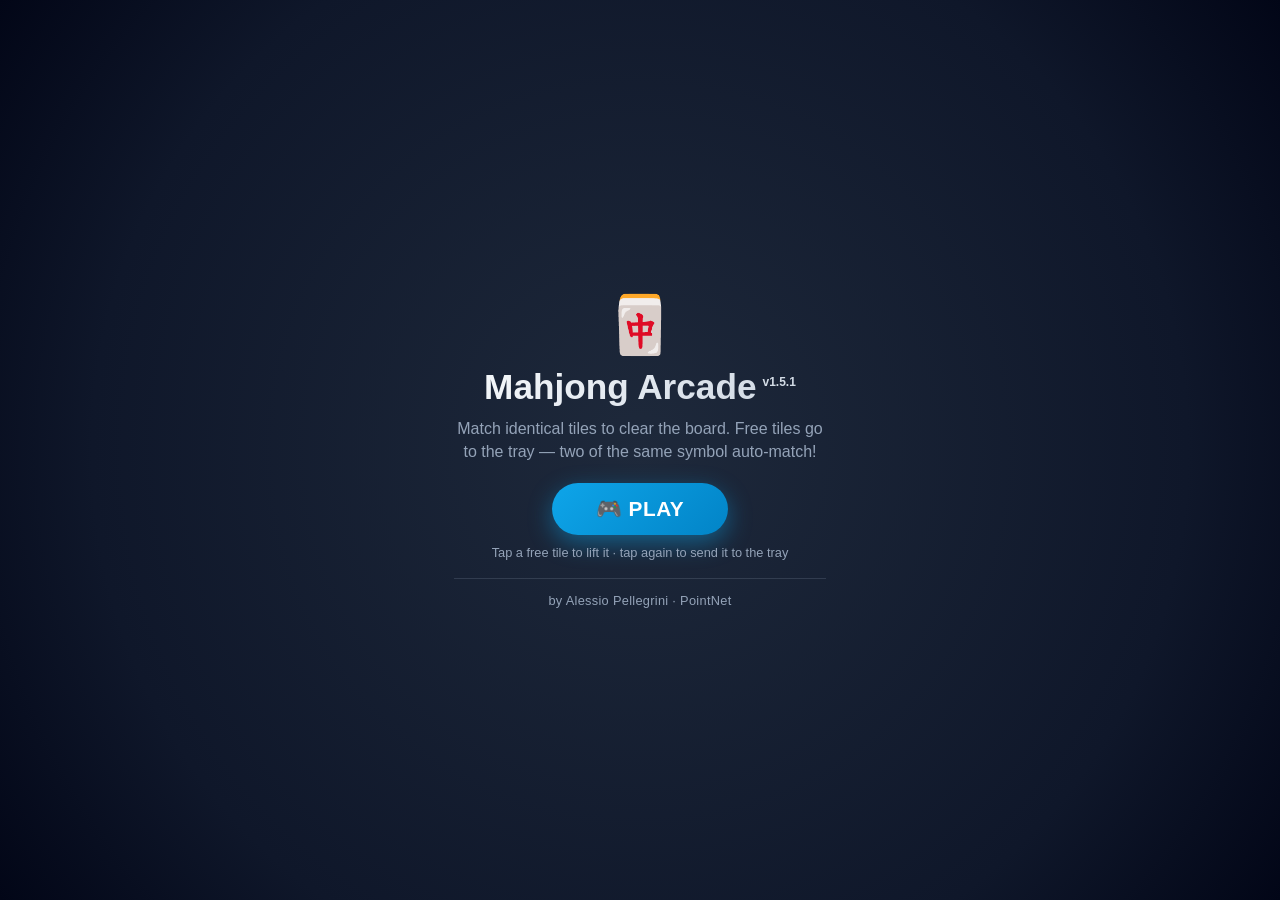
==== games/mahjong/index.html @ f275495c "Mahjong Arcade: Added 'Mahjong Zen (Tribute to Safri Duo)' to Arcade playlist" ====
<!DOCTYPE html>
<html lang="en">
<head>
	<meta charset="UTF-8">
	<meta name="viewport" content="width=device-width, initial-scale=1.0, maximum-scale=1.0, user-scalable=no">
	<title>Mahjong Arcade</title>
	<link rel="stylesheet" href="style.css?v=1.5.1">
	<style>
		/* ============================================================
		   SPLASH SCREEN + FULLSCREEN — game styles live in style.css
		   ============================================================ */
		html, body {
			margin: 0;
			padding: 0;
			width: 100%;
			height: 100%;
			overflow: hidden;
			background: #020617;
			font-family: -apple-system, BlinkMacSystemFont, "Segoe UI", Roboto, "Helvetica Neue", Arial, sans-serif;
			user-select: none;
			-webkit-user-select: none;
			touch-action: manipulation;
		}

		#splash {
			position: fixed;
			inset: 0;
			z-index: 9999;
			background: radial-gradient(circle at center, #1e293b 0%, #0f172a 70%, #020617 100%);
			display: flex;
			align-items: center;
			justify-content: center;
			color: #f8fafc;
			transition: opacity 0.35s ease, visibility 0.35s ease;
		}
		#splash.hidden {
			opacity: 0;
			visibility: hidden;
			pointer-events: none;
		}
		.splash-inner {
			text-align: center;
			padding: 24px;
			max-width: 420px;
		}
		.splash-emoji {
			font-size: 3.5rem;
			margin-bottom: 8px;
			animation: float 2.5s ease-in-out infinite;
		}
		@keyframes float {
			0%, 100% { transform: translateY(0); }
			50% { transform: translateY(-8px); }
		}
		.splash-title {
			font-size: 2.2rem;
			font-weight: 900;
			background: linear-gradient(135deg, #f8fafc 0%, #cbd5e1 100%);
			-webkit-background-clip: text;
			-webkit-text-fill-color: transparent;
			background-clip: text;
			margin-bottom: 10px;
			line-height: 1.2;
		}

		.splash-version {
			font-size: 0.75rem;
			font-weight: 600;
			color: #38bdf8;
			margin-left: 6px;
			vertical-align: super;
		}

		.splash-subtitle {
			color: #94a3b8;
			font-size: 1rem;
			margin-bottom: 20px;
			line-height: 1.4;
		}

		.splash-play {
			display: inline-block;
			background: #38bdf8;
			background: linear-gradient(135deg, #0ea5e9 0%, #0284c7 100%);
			color: #ffffff;
			border: none;
			border-radius: 999px;
			font-family: inherit;
			font-size: 1.3rem;
			font-weight: 800;
			cursor: pointer;
			transition: all 0.2s ease;
			padding: 14px 44px;
			box-shadow: 0 8px 24px rgba(14, 165, 233, 0.45);
			animation: splash-pulse 2s ease-in-out infinite;
			letter-spacing: 0.5px;
			flex-shrink: 0;
			text-align: center;
			user-select: none;
			-webkit-user-select: none;
		}

		.splash-play:hover {
			transform: translateY(-2px);
			box-shadow: 0 12px 30px rgba(14, 165, 233, 0.6);
		}
		.splash-play:active {
			transform: translateY(1px);
			box-shadow: 0 4px 14px rgba(14, 165, 233, 0.4);
		}

		.splash-hint { margin-top: 10px; color: #94a3b8; font-size: 0.8rem; }
		.splash-author { margin-top: 18px; padding-top: 14px; border-top: 1px solid rgba(148, 163, 184, 0.2); color: #94a3b8; font-size: 0.8rem; letter-spacing: 0.3px; width: 100%; }

		@keyframes splash-pulse {
			0%, 100% { box-shadow: 0 8px 24px rgba(56, 189, 248, 0.4); }
			50% { box-shadow: 0 8px 36px rgba(56, 189, 248, 0.7); }
		}

		@keyframes splash-bounce { 0%, 100% { transform: translateY(0); } 50% { transform: translateY(-15px); } }

		.fs-close {
			display: none;
			background: rgba(239, 68, 68, 0.35);
			color: #fca5a5;
		}

		.fs-close:hover { background: rgba(239, 68, 68, 0.85); color: #fff; }
		body.pointnet-games-fs .fs-close { display: inline-flex; }

		@media (max-width: 600px) {
			.splash-inner { padding: 16px; }
			.splash-emoji { font-size: 3rem; margin-bottom: 6px; }
			.splash-title { font-size: 1.5rem !important; margin-bottom: 6px; }
			.splash-subtitle { font-size: 0.85rem; margin-bottom: 12px; }
			.splash-play { font-size: 1rem; padding: 10px 28px; }
			.splash-hint { margin-top: 6px; font-size: 0.7rem; }
			.splash-author { margin-top: 10px; padding-top: 8px; font-size: 0.7rem; }
		}

		@media (orientation: landscape) and (max-height: 650px) {
			.splash-inner { padding: 8px; flex-direction: row; flex-wrap: wrap; gap: 4px 12px; max-width: 100%; }
			.splash-emoji { font-size: 2rem; margin-bottom: 0; }
			.splash-title { font-size: 1.3rem !important; margin-bottom: 0; }
			.splash-subtitle { font-size: 0.75rem; margin-bottom: 0; }
			.splash-play { font-size: 0.9rem; padding: 8px 20px; }
			.splash-hint { display: none; }
			.splash-author { margin-top: 0; padding-top: 0; border-top: none; font-size: 0.65rem; }
		}
	</style>
</head>
<body>

	<div id="splash">
		<div class="splash-inner">
			<div class="splash-emoji">🀄</div>
			<h1 class="splash-title">Mahjong Arcade<sup class="splash-version">v1.5.1</sup></h1>
			<p class="splash-subtitle">Match identical tiles to clear the board. Free tiles go to the tray — two of the same symbol auto-match!</p>
			<button id="splash-play" class="splash-play">🎮 PLAY</button>
			<p class="splash-hint">Tap a free tile to lift it · tap again to send it to the tray</p>
			<p class="splash-author">by Alessio Pellegrini · PointNet</p>
		</div>
	</div>

	<div class="game-container" id="game" data-game-id="" data-game-slug="mahjong-arcade">
		<div class="status-bar">
			<div class="status-item">🎯 <span class="status-value level-value" id="level-label">1</span></div>
			<div class="status-item">⏱️ <span class="status-value" id="timer">0</span></div>
			<div class="status-item">🀄 <span class="status-value pairs" id="pairs-left">0</span></div>
			<div class="status-item">🏆 <span class="status-value" id="score">0</span></div>
			<div class="status-item" id="combo">🔥 <span class="status-value">x0</span></div>
			<div class="status-controls">
				<button id="btn-music" class="icon-btn" title="Toggle musica" aria-label="Toggle musica">🎵</button>
				<button id="btn-sfx" class="icon-btn" title="Toggle effetti" aria-label="Toggle effetti">🔊</button>
				<button id="btn-actions" class="icon-btn" title="Menu" aria-label="Menu">☰</button>
				<button id="fs-close" class="icon-btn fs-close" title="Exit fullscreen" aria-label="Exit fullscreen">✕</button>
			</div>
		</div>

		<div class="staging-box" id="staging-box"></div>

		<div class="board-wrap" id="board-wrap">
			<div id="board"></div>
		</div>
	</div>

	<!-- Action drawer (v0.9.5): le azioni secondarie sono in un pannello
	     apribile con ☰ per non rubare spazio verticale al board su mobile. -->
	<div class="action-panel" id="action-panel">
		<!-- Confronto Punteggi: Record vs Attuale -->
		<div class="score-comparison-card">
			<div class="score-cmp-header">
				<span class="score-cmp-title">📊 CONFRONTO PUNTEGGIO</span>
				<span class="score-cmp-lvl" id="drawer-level-badge">Livello 1</span>
			</div>
			<div class="score-cmp-body">
				<div class="score-cmp-box">
					<div class="score-cmp-label">🏆 Tuo Record</div>
					<div class="score-cmp-val score-best-val" id="drawer-best-score">0</div>
				</div>
				<div class="score-cmp-divider">VS</div>
				<div class="score-cmp-box">
					<div class="score-cmp-label">🎯 Partita Attuale</div>
					<div class="score-cmp-val score-curr-val" id="drawer-curr-score">0</div>
				</div>
			</div>
			<div class="score-cmp-status" id="drawer-score-diff">Nessun record ancora registrato</div>
		</div>

		<!-- Classifica Top 10 Giocatori -->
		<div class="drawer-leaderboard-card">
			<div class="drawer-lb-header">
				<span class="drawer-lb-title">🏆 TOP 10 CLASSIFICA</span>
				<button class="drawer-lb-refresh" id="btn-refresh-lb" title="Aggiorna classifica" aria-label="Aggiorna classifica">🔄</button>
			</div>
			<div class="drawer-lb-list" id="drawer-lb-list">
				<div class="drawer-lb-loading">⏳ Caricamento classifica...</div>
			</div>
		</div>

		<div class="jukebox-panel" id="jukebox-panel">
			<div class="jukebox-header">
				<span class="jukebox-badge">🎵 JUKEBOX ZEN</span>
				<span class="jukebox-track-tag" id="jukebox-track-tag">1/6</span>
			</div>
			
			<div class="jukebox-title" id="jukebox-title" title="Traccia in riproduzione">Zen Remix Main Arcade Melody</div>
			
			<div class="jukebox-timeline">
				<span class="jukebox-time-num" id="jukebox-time-cur">0:00</span>
				<div class="jukebox-progress-wrap">
					<input type="range" id="jukebox-progress" class="jukebox-progress-slider" min="0" max="1000" value="0" step="1" aria-label="Avanzamento brano">
				</div>
				<span class="jukebox-time-num" id="jukebox-time-dur">0:00</span>
			</div>

			<div class="jukebox-controls">
				<button class="jukebox-btn" id="btn-prev-track" title="Traccia precedente" aria-label="Traccia precedente">⏮️</button>
				<button class="jukebox-btn jukebox-play" id="btn-play-track" title="Play/Pausa" aria-label="Play/Pausa">⏸️</button>
				<button class="jukebox-btn" id="btn-next-track" title="Traccia successiva" aria-label="Traccia successiva">⏭️</button>
				<button class="jukebox-btn" id="btn-random-track" title="Traccia casuale" aria-label="Traccia casuale">🔀</button>
			</div>
			<select class="jukebox-select" id="jukebox-playlist-select" aria-label="Seleziona traccia"></select>
			
			<div class="jukebox-volume-card">
				<button class="jukebox-vol-btn" id="jukebox-vol-btn" title="Muto / Attiva" aria-label="Muto / Attiva">🔊</button>
				<div class="jukebox-vol-slider-wrap">
					<div class="jukebox-vol-head">
						<span class="jukebox-vol-caption">Volume Musica</span>
						<span class="jukebox-vol-pct" id="jukebox-volume-val">35%</span>
					</div>
					<input type="range" id="jukebox-volume" class="jukebox-volume-slider" min="0" max="100" value="35" aria-label="Volume musica">
				</div>
			</div>
		</div>

		<div class="drawer-action-buttons">
			<button class="btn btn-action-main" id="btn-hint">💡 Suggerimento</button>
			<button class="btn btn-action-main" id="btn-undo">↩️ Annulla</button>
			<button class="btn btn-action-main" id="btn-shuffle">🔀 Rimescola <span id="shuffle-count">x3</span></button>
			<button class="btn btn-action-main" id="btn-new">🔄 Riavvia Livello</button>
			<button class="btn btn-action-main" id="btn-sfx-drawer">🔊 Effetti: ON</button>
		</div>

		<!-- Pannello Modalità Sviluppatore (Visibile SOLO quando Dev Mode è attiva) -->
		<div class="dev-tools-card" id="dev-tools-card">
			<div class="dev-tools-header">
				<span class="dev-tools-title">🛠️ STRUMENTI SVILUPPATORE</span>
				<span class="dev-tools-badge">DEV ON</span>
			</div>
			<div class="dev-layout-info" id="dev-layout-info">Layout: --</div>
			<div class="dev-tools-row">
				<label for="level-input" class="dev-label">Livello:</label>
				<input type="number" id="level-input" class="btn-level-input" min="1" max="345" value="1" aria-label="Level number">
				<button class="btn btn-dev-btn" id="btn-level-go">Vai</button>
				<button class="btn btn-dev-btn" id="btn-dev-win" title="Test vittoria immediata">⚡ Win</button>
			</div>
			<div class="dev-tools-row" style="margin-top: 4px;">
				<button class="btn btn-dev-btn" id="btn-dev-reset-l1" style="flex: 1;">⏮️ Reset a Livello 1</button>
				<button class="btn btn-dev-off" id="btn-dev-toggle-off" style="flex: 1;">❌ Disattiva Dev</button>
			</div>
		</div>
	</div>

	<!-- Toast Notifiche (es. Attivazione Dev Mode) -->
	<div id="toast-notify" class="toast-notify"></div>

	<div class="overlay" id="overlay">
		<div class="modal">
			<h2 id="modal-title">🏆 Cleared!</h2>
			<p id="modal-stars"></p>
			<p id="modal-stats"></p>
			<p class="modal-login-hint" id="modal-login-hint" style="display: none;">🔒 <a href="/wp-login.php" target="_top">Accedi o Registrati</a> per registrare il record in classifica!</p>
			<button class="btn btn-modal-shuffle" id="btn-modal-shuffle" style="display: none;">🔀 Usa Shuffle e Continua</button>
			<button class="btn" id="btn-play-again">▶ Next level</button>
		</div>
	</div>

	<script src="layouts.js?v=1.5.1"></script>
	<script src="solvable-levels.js?v=1.5.1"></script>
	<script src="data.js?v=1.5.1"></script>
	<script src="engine.js?v=1.5.1"></script>
	<script src="app.js?v=1.5.1"></script>
	<script src="ui.js?v=1.5.1"></script>
	<script src="input.js?v=1.5.1"></script>
	<script src="progress.js?v=1.5.1"></script>
	<script src="player.js?v=1.5.1"></script>
	<script src="audio.js?v=1.5.1"></script>
</body>
</html>
---- games/mahjong/style.css ----
:root {
	--bg: #0f172a;
	--bg-panel: #1e293b;
	--text: #e2e8f0;
	--accent: #38bdf8;
	--success: #22c55e;
}

* { box-sizing: border-box; margin: 0; padding: 0; }

html, body {
	height: 100%;
	overflow: hidden;
	background: var(--bg);
	color: var(--text);
	font-family: -apple-system, BlinkMacSystemFont, 'Segoe UI', Roboto, sans-serif;
	user-select: none;
	-webkit-user-select: none;
	touch-action: manipulation;
	-webkit-tap-highlight-color: transparent;
}

.game-container {
	display: flex;
	flex-direction: column;
	height: 100%;
	padding: 8px;
	gap: 8px;
}

/* v0.9.4: header removed (title already in the splash) to maximize the
   board's vertical space on mobile. */

.status-bar {
	display: flex;
	align-items: center;
	justify-content: space-between;
	gap: 10px;
	background: var(--bg-panel);
	border-radius: 10px;
	padding: 4px 10px;
	flex-shrink: 0;
	font-family: 'Consolas', 'Courier New', monospace;
	position: relative;
	z-index: 10;
}

.status-controls {
	display: flex;
	align-items: center;
	gap: 6px;
	margin-left: auto;
	padding-right: 44px;
}

.icon-btn {
	width: 32px;
	height: 32px;
	border: none;
	border-radius: 8px;
	background: rgba(15, 23, 42, 0.65);
	color: #fff;
	font-size: 1rem;
	cursor: pointer;
	display: inline-flex;
	align-items: center;
	justify-content: center;
	transition: background 0.2s ease, transform 0.1s ease;
	user-select: none;
}
.icon-btn:hover { background: rgba(56, 189, 248, 0.35); }
.icon-btn:active { transform: scale(0.92); }
.icon-btn.muted {
	opacity: 0.5;
	filter: grayscale(0.8);
}

.status-item { display: flex; align-items: center; gap: 4px; font-size: 0.85rem; font-weight: 700; }
.status-value { color: var(--accent); min-width: 20px; text-align: center; }
.status-value.pairs { color: var(--success); }

/* COMBO CHAIN (v0.7.0) — animated badge on fast consecutive matches.
   Hidden by default, gets .show from game.js. */
#combo {
	display: none;
	background: linear-gradient(135deg, #f97316, #ef4444);
	-webkit-background-clip: text;
	background-clip: text;
	-webkit-text-fill-color: transparent;
	font-size: 1rem;
	font-weight: 900;
	animation: combo-pulse 0.8s ease-in-out infinite;
}
#combo.show { display: flex; }

@keyframes combo-pulse {
	0%, 100% { transform: scale(1); }
	50% { transform: scale(1.15); }
}

/* ----------------------------------------------------------
   STAGING BOX — 4 slots where clicked tiles are held.
   Two matching tiles in the box automatically match.
   4 tiles without a match = game over.
   ---------------------------------------------------------- */
.staging-box {
	display: flex;
	justify-content: center;
	gap: 8px;
	padding: 4px 14px;
	background: var(--bg-panel);
	border-radius: 10px;
	flex-shrink: 0;
	min-height: 52px;
	align-items: center;
}

.staging-slot {
	width: 44px;
	height: 52px;
	border: 2px dashed rgba(148, 163, 184, 0.35);
	border-radius: 4px;
	display: flex;
	align-items: center;
	justify-content: center;
	font-size: 22px;
	opacity: 0.5;
	position: relative;
}

.staging-slot.filled {
	border-style: solid;
	border-color: rgba(56, 189, 248, 0.5);
	background: linear-gradient(180deg, #f7f9fc 0%, #e9edf2 100%);
	box-shadow:
		1px 0 0 0 rgba(71, 85, 105, 0.30),
		0 3px 0 0 rgba(71, 85, 105, 0.25),
		1px 3px 0 0 rgba(71, 85, 105, 0.25),
		3px 5px 8px rgba(15, 23, 42, 0.25);
	opacity: 1;
	overflow: hidden;
	padding: 0;
}

.staging-svg {
	width: calc(100% - 10px);
	height: calc(100% - 10px);
	object-fit: contain;
	pointer-events: none;
}

/* v0.8.0: dark staging slot for classic-dark (black) tiles. */
.staging-slot.svg-black {
	background: linear-gradient(135deg, #475569 0%, #1e293b 55%, #0f172a 100%);
}

.board-wrap {
	flex: 1;
	position: relative;
	overflow: hidden;
	min-height: 0;
	background: radial-gradient(circle at 50% 42%, #1e293b 0%, #0b1220 100%);
	border-radius: 14px;
}

#board {
	position: absolute;
	top: 0;
	left: 0;
	/* Anchor the scale to the top-left corner. Without this the default
	   transform-origin (50% 50%) makes scale() expand the board from its
	   centre, shifting the visible board LEFT and clipping it at the TOP
	   of board-wrap (which has overflow:hidden). With top left, the
	   scaled board sits exactly at the (left, top) computed by
	   fitBoard(), so the centring formula is correct. */
	transform-origin: top left;
	touch-action: none;
	/* The board is fitted with transform: scale() set by fitBoard() in
	   game.js. top/left/width/height are set in JS to centre the scaled
	   board inside board-wrap. fitBoard() applies the scale in two phases
	   (remove transform → next paint → re-apply) so the browser creates a
	   fresh texture at the CURRENT viewport resolution — this is what
	   keeps tiles crisp when the WordPress iframe grows to fullscreen. */
}

/* ----------------------------------------------------------
   TILE — every tile is pixel-identical. Rounded corners,
   soft semi-transparent side faces, subtle gradient face,
   uniform drop shadow (same blur on all sides: cannot
   create the asymmetric edge illusion).
   ---------------------------------------------------------- */
.tile {
	position: absolute;
	top: 0;
	left: 0;
	width: 48px;
	height: 64px;
	box-sizing: border-box;
	border-radius: 4px;
	overflow: hidden;
	background: linear-gradient(180deg, #f7f9fc 0%, #e9edf2 100%);
	color: #1e293b;
	box-shadow:
		-1px 0 0 0 rgba(40, 50, 70, 0.35),                /* LEFT face — in shadow 🡐 */
		0 3px 0 0 rgb(55, 58, 65),                        /* BOTTOM face — soft dark 🡑 */
		-1px 3px 0 0 rgba(45, 55, 70, 0.28),              /* bottom-left corner shadow */
		1px 0 0 0 rgba(71, 85, 105, 0.22),                /* RIGHT face — grazing light */
		0 6px 14px rgba(0, 0, 0, 0.22),                   /* projected shadow — lifts off */
		rgba(10, 37, 64, 0.28) 0px -2px 4px 0px inset;    /* top inner edge highlight */
	display: flex;
	align-items: center;
	justify-content: center;
	font-weight: 800;
	cursor: pointer;
	transition: transform 0.12s ease;
	transform: translate(var(--tx), var(--ty));
}

.tile.z0 { z-index: 1; }
.tile.z1 {
	z-index: 2;
	background: linear-gradient(180deg, #ffffff 0%, #f1f4f8 100%);
}
.tile.z2 { z-index: 3; background: linear-gradient(180deg, #ffffff 0%, #eef2f7 100%); }
.tile.z3 { z-index: 4; background: linear-gradient(180deg, #fbfcff 0%, #e9eef5 100%); }
.tile.z4 { z-index: 5; background: linear-gradient(180deg, #f8fafe 0%, #e4eaf2 100%); }
.tile.z5 { z-index: 6; background: linear-gradient(180deg, #f5f8fd 0%, #e0e7f0 100%); }
.tile.z6 { z-index: 7; }
.tile.z7 { z-index: 8; }
.tile.z8 { z-index: 9; }
.tile.z9 { z-index: 10; }
.status-value.level-value { color: #f472b6; font-weight: 800; }

/* Face-down (covered) tiles — memory mechanic.
   Symbol is HIDDEN: the sym element is invisible and the
   tile shows an authentic rich mahjong back. */
.tile.face-down {
	background: linear-gradient(145deg, #1e3a8a 0%, #1e293b 100%);
	color: #e2e8f0;
	box-shadow:
		-1px 0 0 0 rgba(40, 50, 70, 0.35),
		0 3px 0 0 rgb(30, 41, 59),
		-1px 3px 0 0 rgba(45, 55, 70, 0.28),
		1px 0 0 0 rgba(71, 85, 105, 0.22),
		0 6px 14px rgba(0, 0, 0, 0.35),
		rgba(56, 189, 248, 0.3) 0px 0px 0px 1px inset;
	opacity: 1;
}
.tile.face-down .tile-sym { visibility: hidden; }
.tile.face-down .tile-svg { visibility: hidden; }
.tile.face-down::after {
	content: '?';
	position: absolute;
	inset: 0;
	display: flex;
	align-items: center;
	justify-content: center;
	font-size: 18px;
	font-weight: 900;
	color: rgba(226, 232, 240, 0.65);
	pointer-events: none;
}

/* Blocked face-down tiles: cannot be dimmed, so use a red "lock" cue instead. */
.tile.face-down.blocked {
	box-shadow:
		1px 0 0 0 rgba(71, 85, 105, 0.30),
		0 3px 0 0 rgba(71, 85, 105, 0.25),
		1px 3px 0 0 rgba(71, 85, 105, 0.25),
		0 0 0 2px rgba(239, 68, 68, 0.75) inset;
}
.tile.face-down.blocked::after {
	content: '🔒';
	font-size: 13px;
	color: rgba(239, 68, 68, 0.85);
}
.tile.face-down.blocked:hover .tile-overlay { opacity: 0; }
.tile.face-down.blocked:hover { opacity: 1; }

/* v0.9 BLACKOUT — obscured base plane. */
.tile.obscured {
	background: linear-gradient(135deg, #0a0f1c 0%, #05080f 100%);
	color: #94a3b8;
	box-shadow:
		-1px 0 0 0 rgba(40, 50, 70, 0.35),
		0 3px 0 0 rgb(15, 23, 42),
		-1px 3px 0 0 rgba(45, 55, 70, 0.28),
		1px 0 0 0 rgba(71, 85, 105, 0.22),
		0 6px 14px rgba(0, 0, 0, 0.35);
	opacity: 1;
	cursor: default;
}
.tile.obscured .tile-sym { visibility: hidden; }
.tile.obscured .tile-svg { visibility: hidden; }
.tile.obscured::after {
	content: '◼';
	position: absolute;
	inset: 0;
	display: flex;
	align-items: center;
	justify-content: center;
	font-size: 18px;
	font-weight: 900;
	color: rgba(148, 163, 184, 0.35);
	pointer-events: none;
}
.tile.obscured:hover { transform: translate(var(--tx), var(--ty)); }
.tile.obscured:hover .tile-overlay { opacity: 0; }

.tile:hover { transform: translate(var(--tx), var(--ty)) scale(1.05); }

.tile-overlay {
	position: absolute;
	inset: 0;
	border-radius: 4px;
	background: #000;
	opacity: 0;
	pointer-events: none;
	transition: opacity 0.12s ease;
}
.tile:hover .tile-overlay { opacity: 0.08; }

/* Blocked tiles: NO opacity — dimmed via darker face color
   instead. Fully opaque, never shows tiles beneath. */
.tile.blocked:not(.face-down) {
	opacity: 1;
	cursor: default;
	background: linear-gradient(180deg, #c9cfd7 0%, #aeb6bf 100%);
}
.tile.z1.blocked:not(.face-down) {
	background: linear-gradient(180deg, #e0e3e7 0%, #cdd1d6 100%);
}
.tile.blocked:hover { transform: translate(var(--tx), var(--ty)); }
.tile.blocked:hover .tile-overlay { opacity: 0; }

.tile.removed { visibility: hidden; pointer-events: none; }

/* Tiles inside the staging box disappear from the board */
.tile.in-staging { visibility: hidden; pointer-events: none; }

.tile.selected { outline: 3px solid var(--accent); outline-offset: 2px; z-index: 3; }
.tile.hinted { outline: 3px solid var(--success); outline-offset: 2px; z-index: 3; }

/* Dragging (peek): lift over everything, no transition lag.
   Also 2D translate() here — even during the drag the tile must stay
   in the board layer so it is always rasterized at the final scale
   (no GPU layer upscaling → no blur). */
.tile.dragging {
	z-index: 100;
	transition: none;
	touch-action: none;
	cursor: grabbing;
	transform: translate(var(--tx), var(--ty));
}
.tile.dragging .tile-overlay { opacity: 0; }

.tile-sym {
	font-size: 28px;
	line-height: 1;
	display: flex;
	align-items: center;
	justify-content: center;
	pointer-events: none;
	user-select: none;
}

/* Classic SVG tiles (riichi-mahjong-tiles). Scaled with a generous 7px margin
   inside the 48x64 tile face so symbols breathe and look like authentic engraved pieces. */
.tile-svg {
	position: absolute;
	inset: 7px;
	width: calc(100% - 14px);
	height: calc(100% - 14px);
	object-fit: contain;
	pointer-events: none;
	display: block;
}

/* v0.8.0: classic-dark (black) tiles — their white details would be
   invisible on the default light face. Give them a dark face so the
   drawn suit/character stays readable. Class added in game.js. */
.tile.svg-black {
	background: linear-gradient(135deg, #475569 0%, #1e293b 55%, #0f172a 100%);
}
.tile.svg-black.blocked:not(.face-down) {
	background: linear-gradient(135deg, #334155 0%, #111827 100%);
}

/* Face-down classic tiles: hide the SVG and show the ? back. */
.tile.face-down .tile-svg { visibility: hidden; }

/* Badges for Layer and Number (hidden by default for regular players; active ONLY in Dev Mode) */
.plane-badge,
.num-badge {
	display: none;
}

body.dev-mode-active .plane-badge,
body.dev-mode-active .num-badge {
	display: block;
}

/* Never show number badges over face-down or obscured backs */
.tile.face-down .plane-badge,
.tile.face-down .num-badge,
.tile.obscured .plane-badge,
.tile.obscured .num-badge {
	display: none !important;
}

.plane-badge {
	position: absolute;
	top: 3px;
	left: 4px;
	font-size: 8px;
	font-weight: 900;
	line-height: 1;
	padding: 2px 4px;
	border-radius: 5px;
	color: #fff;
	background: #475569;
}
.plane-badge.p2 { background: #2563eb; }
.plane-badge.half-badge { background: #9333ea; }

.num-badge {
	position: absolute;
	top: 3px;
	right: 4px;
	font-size: 8px;
	font-weight: 900;
	line-height: 1;
	padding: 2px 4px;
	border-radius: 5px;
	color: #fff;
	background: rgba(30, 41, 59, 0.55);
}

/* v0.9.4 — ACTION DRAWER: secondary actions live in an openable
   panel (fixed bottom, slide-up) so the board keeps all the
   vertical space. Display none by default; .open shows it. */
.action-panel {
	display: none;
	position: fixed;
	left: 50%;
	transform: translateX(-50%);
	bottom: 14px;
	z-index: 1100;
	background: var(--bg-panel);
	border: 1px solid rgba(255, 255, 255, 0.1);
	border-radius: 16px;
	padding: 12px 14px;
	gap: 10px;
	align-items: center;
	justify-content: center;
	flex-wrap: wrap;
	width: calc(100vw - 28px);
	max-width: 380px;
	max-height: 84vh;
	overflow-y: auto;
	-webkit-overflow-scrolling: touch;
	box-shadow: 0 12px 36px rgba(0, 0, 0, 0.6);
	animation: drawer-in 0.18s cubic-bezier(0.16, 1, 0.3, 1);
}
.action-panel.open { display: flex; }

@keyframes drawer-in {
	from { opacity: 0; transform: translate(-50%, 16px) scale(0.97); }
	to   { opacity: 1; transform: translate(-50%, 0) scale(1); }
}

/* ============================================================
   SCORE COMPARISON CARD (v1.3.4)
   ============================================================ */
.score-comparison-card {
	width: 100%;
	background: rgba(15, 23, 42, 0.92);
	border: 1px solid rgba(245, 158, 11, 0.35);
	border-radius: 12px;
	padding: 10px 12px;
	display: flex;
	flex-direction: column;
	gap: 8px;
	box-sizing: border-box;
	box-shadow: 0 4px 16px rgba(0, 0, 0, 0.3);
}
.score-cmp-header {
	display: flex;
	align-items: center;
	justify-content: space-between;
}
.score-cmp-title {
	font-size: 0.76rem;
	font-weight: 800;
	letter-spacing: 0.5px;
	color: #fbbf24;
}
.score-cmp-lvl {
	font-size: 0.72rem;
	font-weight: 700;
	color: #94a3b8;
	background: rgba(255, 255, 255, 0.08);
	padding: 2px 8px;
	border-radius: 999px;
}
.score-cmp-body {
	display: flex;
	align-items: center;
	justify-content: space-around;
	background: rgba(0, 0, 0, 0.3);
	padding: 8px 6px;
	border-radius: 8px;
}
.score-cmp-box {
	display: flex;
	flex-direction: column;
	align-items: center;
	gap: 2px;
}
.score-cmp-label {
	font-size: 0.68rem;
	font-weight: 700;
	color: #94a3b8;
	text-transform: uppercase;
}
.score-cmp-val {
	font-size: 1.15rem;
	font-weight: 900;
	font-variant-numeric: tabular-nums;
}
.score-best-val { color: #38bdf8; }
.score-curr-val { color: #4ade80; }
.score-cmp-divider {
	font-size: 0.75rem;
	font-weight: 800;
	color: #64748b;
}
.score-cmp-status {
	font-size: 0.72rem;
	font-weight: 700;
	text-align: center;
	padding: 4px 8px;
	border-radius: 6px;
	background: rgba(255, 255, 255, 0.05);
	color: #cbd5e1;
	transition: all 0.2s ease;
}
.score-cmp-status.status-record {
	background: rgba(245, 158, 11, 0.2);
	border: 1px solid rgba(245, 158, 11, 0.4);
	color: #fde68a;
	font-weight: 800;
}
.score-cmp-status.status-tie {
	background: rgba(56, 189, 248, 0.15);
	border: 1px solid rgba(56, 189, 248, 0.35);
	color: #7dd3fc;
}
.score-cmp-status.status-behind {
	color: #94a3b8;
}

/* ============================================================
   DRAWER LEADERBOARD CARD (v1.3.4)
   ============================================================ */
.drawer-leaderboard-card {
	width: 100%;
	background: rgba(15, 23, 42, 0.92);
	border: 1px solid rgba(56, 189, 248, 0.25);
	border-radius: 12px;
	padding: 10px 12px;
	display: flex;
	flex-direction: column;
	gap: 6px;
	box-sizing: border-box;
	box-shadow: 0 4px 16px rgba(0, 0, 0, 0.3);
}
.drawer-lb-header {
	display: flex;
	align-items: center;
	justify-content: space-between;
}
.drawer-lb-title {
	font-size: 0.76rem;
	font-weight: 800;
	letter-spacing: 0.5px;
	color: #38bdf8;
}
.drawer-lb-refresh {
	background: rgba(255, 255, 255, 0.08);
	border: 1px solid rgba(255, 255, 255, 0.12);
	border-radius: 6px;
	color: #e2e8f0;
	font-size: 0.75rem;
	padding: 2px 6px;
	cursor: pointer;
	transition: all 0.15s ease;
}
.drawer-lb-refresh:hover {
	background: rgba(56, 189, 248, 0.3);
	border-color: #38bdf8;
}
.drawer-lb-list {
	display: flex;
	flex-direction: column;
	gap: 4px;
	max-height: 140px;
	overflow-y: auto;
	padding-right: 2px;
}
.drawer-lb-row {
	display: flex;
	align-items: center;
	justify-content: space-between;
	padding: 4px 8px;
	background: rgba(0, 0, 0, 0.25);
	border-radius: 6px;
	font-size: 0.75rem;
	transition: background 0.15s ease;
}
.drawer-lb-row:hover { background: rgba(56, 189, 248, 0.1); }
.drawer-lb-rank {
	font-weight: 800;
	width: 24px;
	text-align: left;
	font-variant-numeric: tabular-nums;
}
.drawer-lb-rank.gold { color: #facc15; }
.drawer-lb-rank.silver { color: #e2e8f0; }
.drawer-lb-rank.bronze { color: #f97316; }
.drawer-lb-name {
	flex: 1;
	font-weight: 700;
	color: #f1f5f9;
	white-space: nowrap;
	overflow: hidden;
	text-overflow: ellipsis;
	padding: 0 6px;
}
.drawer-lb-score {
	font-weight: 800;
	color: #38bdf8;
	font-variant-numeric: tabular-nums;
}
.drawer-lb-empty, .drawer-lb-loading {
	font-size: 0.75rem;
	color: #94a3b8;
	text-align: center;
	padding: 8px 4px;
	font-style: italic;
}

/* ============================================================
   JUKEBOX ZEN PLAYER (v1.2.0)
   Compact audio dashboard inside the action drawer.
   ============================================================ */
.jukebox-panel {
	width: 100%;
	background: rgba(15, 23, 42, 0.9);
	border: 1px solid rgba(56, 189, 248, 0.25);
	border-radius: 14px;
	padding: 10px 12px;
	display: flex;
	flex-direction: column;
	gap: 8px;
	box-sizing: border-box;
	box-shadow: 0 4px 20px rgba(0, 0, 0, 0.35);
}

.jukebox-header {
	display: flex;
	align-items: center;
	justify-content: space-between;
}

.jukebox-badge {
	font-size: 0.75rem;
	font-weight: 800;
	letter-spacing: 0.5px;
	color: var(--accent);
}

.jukebox-track-tag {
	font-size: 0.7rem;
	font-weight: 700;
	color: #64748b;
	background: rgba(255, 255, 255, 0.06);
	padding: 2px 6px;
	border-radius: 999px;
	font-variant-numeric: tabular-nums;
}

.jukebox-title {
	font-size: 0.82rem;
	font-weight: 700;
	color: #f8fafc;
	white-space: nowrap;
	overflow: hidden;
	text-overflow: ellipsis;
	background: rgba(0, 0, 0, 0.35);
	padding: 5px 8px;
	border-radius: 6px;
	text-align: center;
}

/* Timeline: current time, progress bar, duration */
.jukebox-timeline {
	display: flex;
	align-items: center;
	gap: 8px;
	padding: 2px 0;
}

.jukebox-time-num {
	font-size: 0.7rem;
	font-weight: 700;
	color: #38bdf8;
	font-variant-numeric: tabular-nums;
	min-width: 28px;
	text-align: center;
	user-select: none;
}

.jukebox-progress-wrap {
	display: flex;
	align-items: center;
	flex: 1;
}

.jukebox-progress-slider {
	width: 100%;
	height: 6px;
	border-radius: 999px;
	background: #1e293b;
	border: 1px solid rgba(56, 189, 248, 0.2);
	outline: none;
	accent-color: #38bdf8;
	cursor: pointer;
	transition: all 0.15s ease;
}
.jukebox-progress-slider:hover {
	background: #334155;
	border-color: #38bdf8;
}

.jukebox-controls {
	display: flex;
	align-items: center;
	justify-content: center;
	gap: 10px;
}

.jukebox-btn {
	background: rgba(30, 41, 59, 0.85);
	border: 1px solid rgba(255, 255, 255, 0.12);
	border-radius: 8px;
	color: #fff;
	font-size: 1rem;
	width: 36px;
	height: 32px;
	cursor: pointer;
	display: inline-flex;
	align-items: center;
	justify-content: center;
	transition: all 0.15s ease;
	user-select: none;
}
.jukebox-btn:hover {
	background: rgba(56, 189, 248, 0.35);
	border-color: var(--accent);
}
.jukebox-btn:active { transform: scale(0.92); }
.jukebox-btn.jukebox-play {
	background: var(--accent);
	color: #0f172a;
	width: 44px;
	font-size: 1.1rem;
}
.jukebox-btn.jukebox-play:hover {
	background: #7dd3fc;
}

.jukebox-select {
	background: #0f172a;
	color: var(--text);
	border: 1px solid #334155;
	border-radius: 6px;
	padding: 5px 8px;
	font-size: 0.8rem;
	font-family: inherit;
	font-weight: 600;
	outline: none;
	width: 100%;
	cursor: pointer;
	box-sizing: border-box;
}
.jukebox-select:focus {
	border-color: var(--accent);
}

/* Volume Control Pill Card */
.jukebox-volume-card {
	background: rgba(2, 6, 23, 0.65);
	border: 1px solid rgba(255, 255, 255, 0.08);
	border-radius: 8px;
	padding: 6px 10px;
	display: flex;
	align-items: center;
	gap: 10px;
	box-sizing: border-box;
}

.jukebox-vol-btn {
	background: none;
	border: none;
	cursor: pointer;
	font-size: 1.1rem;
	padding: 2px;
	display: flex;
	align-items: center;
	justify-content: center;
	transition: transform 0.15s ease;
	user-select: none;
}
.jukebox-vol-btn:hover {
	transform: scale(1.15);
}
.jukebox-vol-btn:active {
	transform: scale(0.9);
}

.jukebox-vol-slider-wrap {
	flex: 1;
	display: flex;
	flex-direction: column;
	gap: 3px;
}

.jukebox-vol-head {
	display: flex;
	justify-content: space-between;
	align-items: center;
}

.jukebox-vol-caption {
	font-size: 0.68rem;
	font-weight: 700;
	text-transform: uppercase;
	letter-spacing: 0.4px;
	color: #94a3b8;
	user-select: none;
}

.jukebox-vol-pct {
	font-size: 0.72rem;
	font-weight: 800;
	color: #fbbf24;
	font-variant-numeric: tabular-nums;
	user-select: none;
}

.jukebox-volume-slider {
	width: 100%;
	height: 5px;
	border-radius: 999px;
	background: #334155;
	outline: none;
	accent-color: #f59e0b;
	cursor: pointer;
	transition: background 0.15s ease;
}
.jukebox-volume-slider:hover {
	background: #475569;
}

.drawer-action-buttons {
	display: flex;
	flex-wrap: wrap;
	gap: 6px;
	width: 100%;
	justify-content: center;
}

.btn {
	padding: 7px 14px;
	border-radius: 999px;
	border: 1px solid rgba(255, 255, 255, 0.1);
	font-size: 0.82rem;
	font-weight: 700;
	cursor: pointer;
	transition: all 0.15s ease;
	font-family: inherit;
	background: #1e293b;
	color: var(--text);
	user-select: none;
}
.btn:hover {
	background: #334155;
	border-color: rgba(56, 189, 248, 0.4);
}
.btn:active { transform: scale(0.95); }

.btn-action-main {
	flex: 1 1 42%;
	text-align: center;
	padding: 8px 10px;
}

/* ============================================================
   DEVELOPER TOOLS PANEL (v1.3.5)
   Hidden by default; visible ONLY when body has .dev-mode-active
   ============================================================ */
.dev-tools-card {
	display: none;
	width: 100%;
	background: rgba(30, 27, 75, 0.95);
	border: 1px dashed #a855f7;
	border-radius: 12px;
	padding: 10px 12px;
	flex-direction: column;
	gap: 8px;
	box-sizing: border-box;
	box-shadow: 0 4px 16px rgba(168, 85, 247, 0.2);
}

body.dev-mode-active .dev-tools-card {
	display: flex;
}

.dev-tools-header {
	display: flex;
	align-items: center;
	justify-content: space-between;
}
.dev-tools-title {
	font-size: 0.76rem;
	font-weight: 800;
	letter-spacing: 0.5px;
	color: #c084fc;
}
.dev-tools-badge {
	font-size: 0.68rem;
	font-weight: 800;
	color: #fff;
	background: #9333ea;
	padding: 1px 6px;
	border-radius: 999px;
}
.dev-layout-info {
	font-size: 0.72rem;
	font-family: monospace;
	color: #e9d5ff;
	background: rgba(0, 0, 0, 0.4);
	padding: 4px 8px;
	border-radius: 6px;
	line-height: 1.3;
}
.dev-tools-row {
	display: flex;
	align-items: center;
	gap: 6px;
}
.dev-label {
	font-size: 0.75rem;
	font-weight: 700;
	color: #d8b4fe;
}
.btn-level-input {
	width: 52px;
	padding: 5px 4px;
	border-radius: 6px;
	border: 1px solid #7e22ce;
	background: #0f172a;
	color: #fff;
	font-size: 0.85rem;
	font-weight: 700;
	text-align: center;
	font-family: inherit;
}
.btn-level-input:focus { outline: 2px solid #c084fc; }

.btn-dev-btn {
	background: #6b21a8;
	color: #fff;
	border: 1px solid #a855f7;
	padding: 5px 10px;
	font-size: 0.8rem;
}
.btn-dev-btn:hover { background: #9333ea; }

.btn-dev-off {
	background: rgba(239, 68, 68, 0.2);
	border: 1px solid rgba(239, 68, 68, 0.4);
	color: #fca5a5;
	font-size: 0.72rem;
	padding: 5px 10px;
	text-align: center;
	margin-top: 2px;
}
.btn-dev-off:hover { background: rgba(239, 68, 68, 0.4); }

/* ============================================================
   TOAST NOTIFICATION (v1.3.5)
   ============================================================ */
.toast-notify {
	position: fixed;
	top: 20px;
	left: 50%;
	transform: translateX(-50%) translateY(-30px);
	background: rgba(15, 23, 42, 0.96);
	border: 1px solid #a855f7;
	color: #f1f5f9;
	padding: 8px 18px;
	border-radius: 999px;
	font-size: 0.85rem;
	font-weight: 800;
	z-index: 9999;
	box-shadow: 0 8px 24px rgba(0, 0, 0, 0.6);
	opacity: 0;
	pointer-events: none;
	transition: all 0.25s cubic-bezier(0.16, 1, 0.3, 1);
}
.toast-notify.show {
	transform: translateX(-50%) translateY(0);
	opacity: 1;
}

.overlay {
	position: fixed;
	inset: 0;
	background: rgba(0, 0, 0, 0.7);
	display: none;
	align-items: center;
	justify-content: center;
	z-index: 1000;
}
.overlay.show { display: flex; }

.modal {
	background: var(--bg-panel);
	padding: 24px 40px;
	border-radius: 16px;
	text-align: center;
	display: flex;
	flex-direction: column;
	gap: 12px;
	align-items: center;
}
.modal p { color: #94a3b8; font-weight: 600; }

.modal-login-hint {
	font-size: 0.85rem;
	color: #fbbf24 !important;
	background: rgba(251, 191, 36, 0.12);
	border: 1px solid rgba(251, 191, 36, 0.35);
	padding: 8px 16px;
	border-radius: 8px;
	margin-top: 4px;
	line-height: 1.4;
}
.modal-login-hint a {
	color: #38bdf8;
	font-weight: 700;
	text-decoration: underline;
}

/* STAR RATING (v0.7.0) — modal stars row */
#modal-stars { font-size: 2.2rem; letter-spacing: 6px; margin: 6px 0; }

.btn-modal-shuffle {
	background: linear-gradient(135deg, #0ea5e9, #6366f1);
	color: #fff;
	box-shadow: 0 4px 14px rgba(99, 102, 241, 0.4);
	animation: pulse-shuffle 1.8s ease-in-out infinite;
}
.btn-modal-shuffle:hover {
	background: linear-gradient(135deg, #38bdf8, #818cf8);
	transform: scale(1.03);
}

@keyframes pulse-shuffle {
	0%, 100% { box-shadow: 0 4px 14px rgba(99, 102, 241, 0.4); }
	50% { box-shadow: 0 6px 20px rgba(99, 102, 241, 0.7); }
}

/* ============================================================
   PARTICLE BURSTS & CONFETTI (v1.0.8)
   GPU-accelerated visual celebration on matches and clear
   ============================================================ */
.particle {
	position: fixed;
	pointer-events: none;
	border-radius: 50%;
	z-index: 9999;
	animation: particle-fly 0.55s cubic-bezier(0.2, 0.8, 0.3, 1) forwards;
}

@keyframes particle-fly {
	0% {
		opacity: 1;
		transform: translate(0, 0) scale(1);
	}
	100% {
		opacity: 0;
		transform: translate(var(--dx), var(--dy)) scale(0.2);
	}
}

.confetti {
	position: fixed;
	pointer-events: none;
	z-index: 9999;
	animation: confetti-fall var(--dur, 2s) ease-out forwards;
}

@keyframes confetti-fall {
	0% {
		opacity: 1;
		transform: translate(0, 0) rotate(0deg) scale(1);
	}
	100% {
		opacity: 0;
		transform: translate(var(--dx), var(--dy)) rotate(var(--rot, 360deg)) scale(0.5);
	}
}

/* ----------------------------------------------------------
   MOBILE — maximise board space on small screens
   ---------------------------------------------------------- */
@media (max-width: 480px) {
	.game-container { padding: 4px; gap: 4px; }
	.status-bar { padding: 3px 8px; gap: 6px; }
	.status-item { font-size: 0.78rem; gap: 3px; }
	.status-value { min-width: 16px; }
	.icon-btn { width: 28px; height: 28px; font-size: 0.85rem; }
	.staging-box { padding: 3px 8px; gap: 6px; min-height: 46px; }
	.staging-slot { width: 38px; height: 46px; font-size: 18px; }
	.btn { padding: 6px 14px; font-size: 0.8rem; }
	.tile-sym { font-size: 28px; }
	.board-wrap { border-radius: 10px; }
}

/* ============================================================
   CLASSIC MODE STYLES (v1.0.0)
   ============================================================ */
body.mode-classic .staging-box {
	display: none;
}

.badge-classic {
	display: inline-block;
	background: linear-gradient(135deg, #f59e0b, #d97706);
	color: #fff;
	font-size: 0.65rem;
	font-weight: 800;
	padding: 1px 6px;
	border-radius: 4px;
	margin-left: 4px;
	letter-spacing: 0.5px;
	box-shadow: 0 1px 4px rgba(245, 158, 11, 0.4);
	vertical-align: middle;
}

.tile.selected {
	outline: 3px solid #38bdf8;
	outline-offset: 1px;
	box-shadow: 0 0 16px rgba(56, 189, 248, 0.9), inset 0 0 8px rgba(56, 189, 248, 0.5) !important;
	z-index: 100 !important;
	transform: translate(var(--tx), calc(var(--ty) - 4px)) !important;
	transition: transform 0.15s ease, box-shadow 0.15s ease;
}

/* ============================================================
   CONVEYOR RING MODE STYLES (v1.5.0)
   ============================================================ */
.badge-conveyor {
	display: inline-block;
	background: linear-gradient(135deg, #0284c7, #38bdf8);
	color: #041326;
	font-size: 0.65rem;
	font-weight: 900;
	padding: 1px 6px;
	border-radius: 4px;
	margin-left: 4px;
	letter-spacing: 0.5px;
	box-shadow: 0 1px 6px rgba(56, 189, 248, 0.4);
	vertical-align: middle;
}

.conveyor-track-layer {
	position: absolute;
	inset: 0;
	pointer-events: none;
	z-index: 0;
}

.conveyor-slot-indicator {
	position: absolute;
	width: var(--tile-w);
	height: var(--tile-h);
	transform: translate(var(--tx), var(--ty));
	border: 1.5px dashed rgba(56, 189, 248, 0.22);
	border-radius: 6px;
	box-sizing: border-box;
	background: rgba(56, 189, 248, 0.03);
	pointer-events: none;
}

.tile.conveyor-moving {
	transition: transform 480ms cubic-bezier(0.22, 1, 0.36, 1) !important;
	will-change: transform;
	z-index: 2 !important;
	box-shadow: 0 4px 14px rgba(56, 189, 248, 0.35) !important;
}
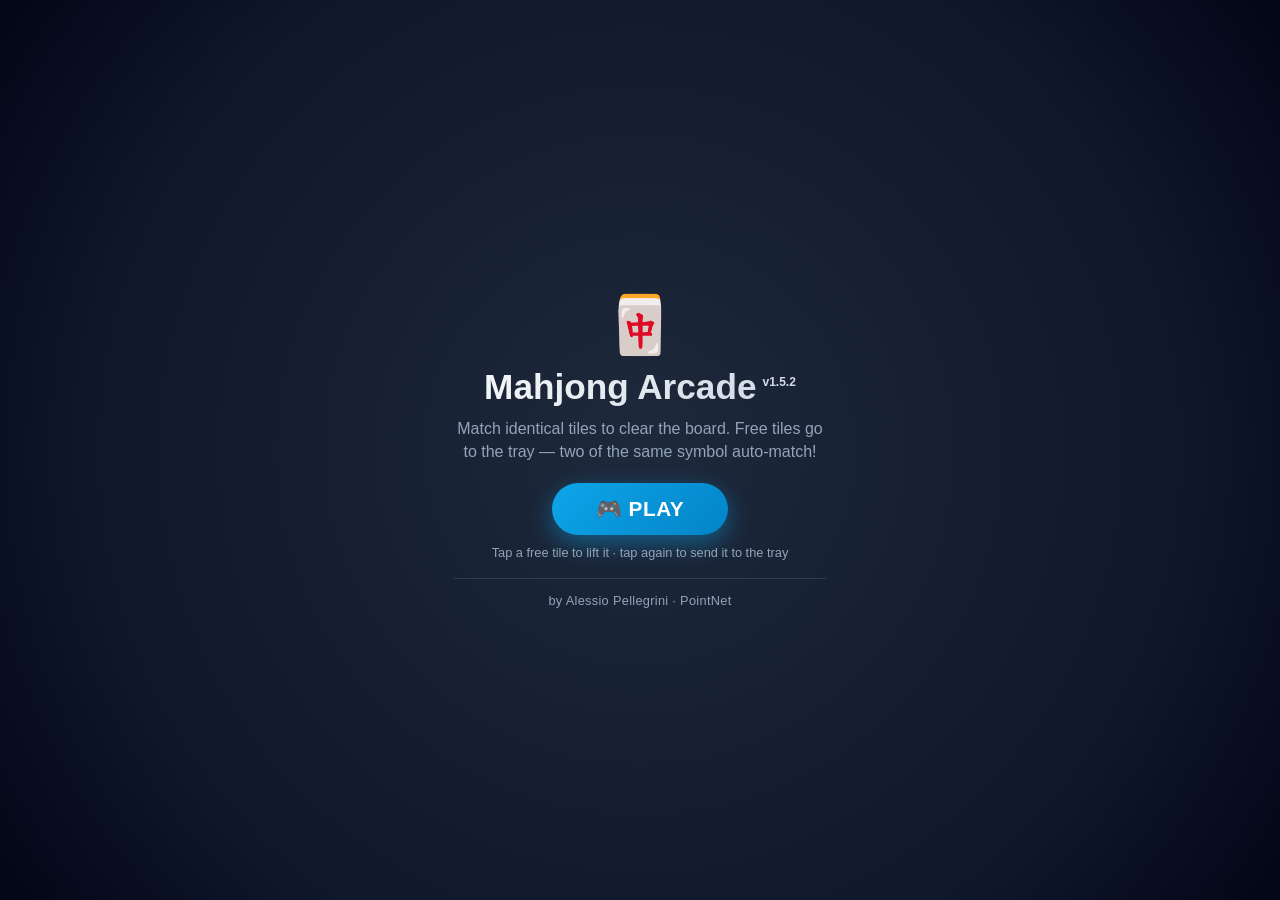
==== commit 0d0525dd: "Mahjong Arcade v1.5.2: Eliminated vertical identical stack deadlocks (fixVerticalCollisions), added " ====
--- a/games/mahjong/index.html
+++ b/games/mahjong/index.html
@@ -154,7 +154,7 @@
 	<div id="splash">
 		<div class="splash-inner">
 			<div class="splash-emoji">🀄</div>
-			<h1 class="splash-title">Mahjong Arcade<sup class="splash-version">v1.5.1</sup></h1>
+			<h1 class="splash-title">Mahjong Arcade<sup class="splash-version">v1.5.2</sup></h1>
 			<p class="splash-subtitle">Match identical tiles to clear the board. Free tiles go to the tray — two of the same symbol auto-match!</p>
 			<button id="splash-play" class="splash-play">🎮 PLAY</button>
 			<p class="splash-hint">Tap a free tile to lift it · tap again to send it to the tray</p>
@@ -296,15 +296,15 @@
 		</div>
 	</div>
 
-	<script src="layouts.js?v=1.5.1"></script>
-	<script src="solvable-levels.js?v=1.5.1"></script>
-	<script src="data.js?v=1.5.1"></script>
-	<script src="engine.js?v=1.5.1"></script>
-	<script src="app.js?v=1.5.1"></script>
-	<script src="ui.js?v=1.5.1"></script>
-	<script src="input.js?v=1.5.1"></script>
-	<script src="progress.js?v=1.5.1"></script>
-	<script src="player.js?v=1.5.1"></script>
-	<script src="audio.js?v=1.5.1"></script>
+	<script src="layouts.js?v=1.5.2"></script>
+	<script src="solvable-levels.js?v=1.5.2"></script>
+	<script src="data.js?v=1.5.2"></script>
+	<script src="engine.js?v=1.5.2"></script>
+	<script src="app.js?v=1.5.2"></script>
+	<script src="ui.js?v=1.5.2"></script>
+	<script src="input.js?v=1.5.2"></script>
+	<script src="progress.js?v=1.5.2"></script>
+	<script src="player.js?v=1.5.2"></script>
+	<script src="audio.js?v=1.5.2"></script>
 </body>
 </html>
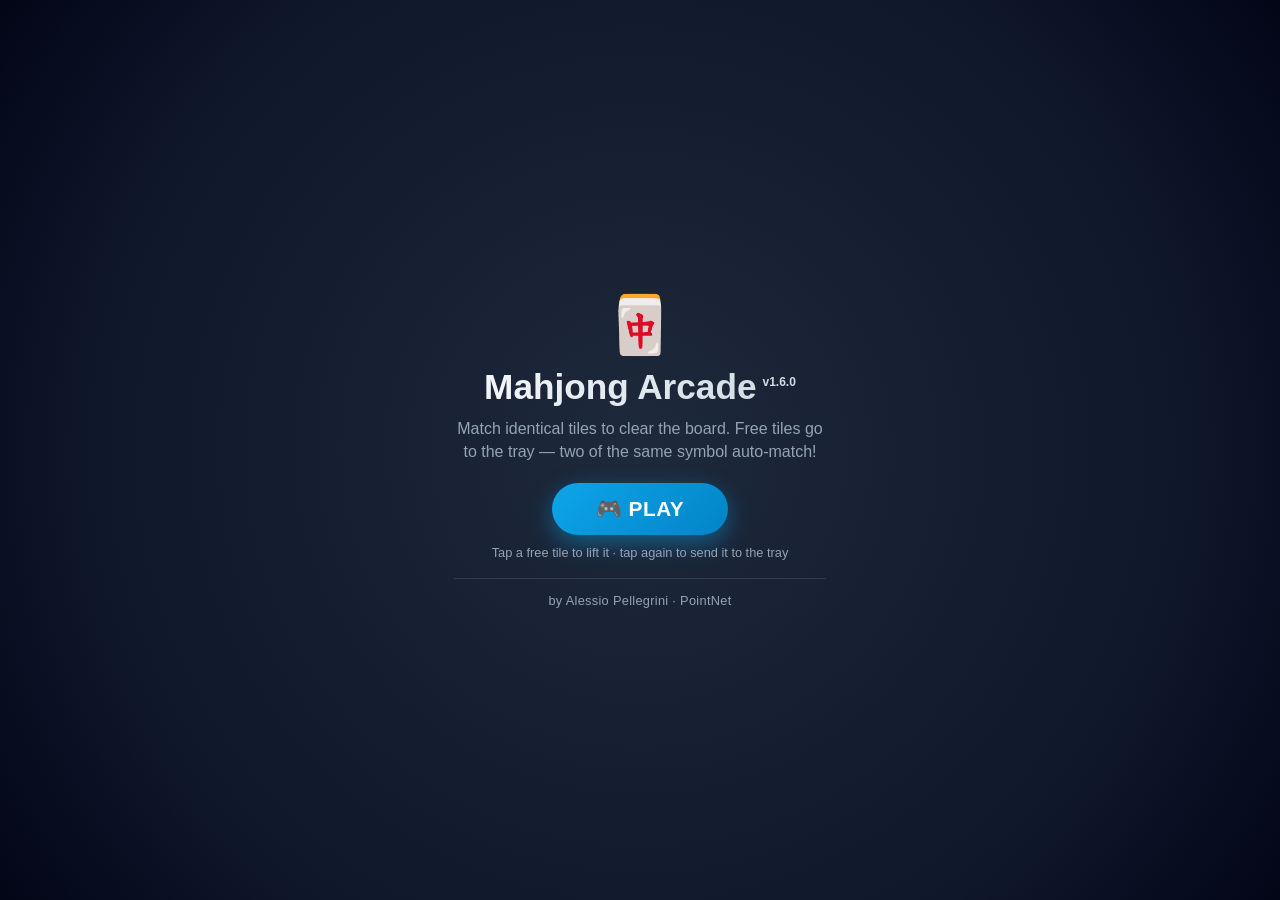
==== commit d4b75a99: "Mahjong Arcade v1.6.0: Native Constructive Reverse Generation Engine, removed static seed tables, in" ====
--- a/games/mahjong/index.html
+++ b/games/mahjong/index.html
@@ -154,7 +154,7 @@
 	<div id="splash">
 		<div class="splash-inner">
 			<div class="splash-emoji">🀄</div>
-			<h1 class="splash-title">Mahjong Arcade<sup class="splash-version">v1.5.2</sup></h1>
+			<h1 class="splash-title">Mahjong Arcade<sup class="splash-version">v1.6.0</sup></h1>
 			<p class="splash-subtitle">Match identical tiles to clear the board. Free tiles go to the tray — two of the same symbol auto-match!</p>
 			<button id="splash-play" class="splash-play">🎮 PLAY</button>
 			<p class="splash-hint">Tap a free tile to lift it · tap again to send it to the tray</p>
@@ -296,15 +296,14 @@
 		</div>
 	</div>
 
-	<script src="layouts.js?v=1.5.2"></script>
-	<script src="solvable-levels.js?v=1.5.2"></script>
-	<script src="data.js?v=1.5.2"></script>
-	<script src="engine.js?v=1.5.2"></script>
-	<script src="app.js?v=1.5.2"></script>
-	<script src="ui.js?v=1.5.2"></script>
-	<script src="input.js?v=1.5.2"></script>
-	<script src="progress.js?v=1.5.2"></script>
-	<script src="player.js?v=1.5.2"></script>
-	<script src="audio.js?v=1.5.2"></script>
+	<script src="layouts.js?v=1.6.0"></script>
+	<script src="engine.js?v=1.6.0"></script>
+	<script src="data.js?v=1.6.0"></script>
+	<script src="app.js?v=1.6.0"></script>
+	<script src="ui.js?v=1.6.0"></script>
+	<script src="input.js?v=1.6.0"></script>
+	<script src="progress.js?v=1.6.0"></script>
+	<script src="player.js?v=1.6.0"></script>
+	<script src="audio.js?v=1.6.0"></script>
 </body>
 </html>
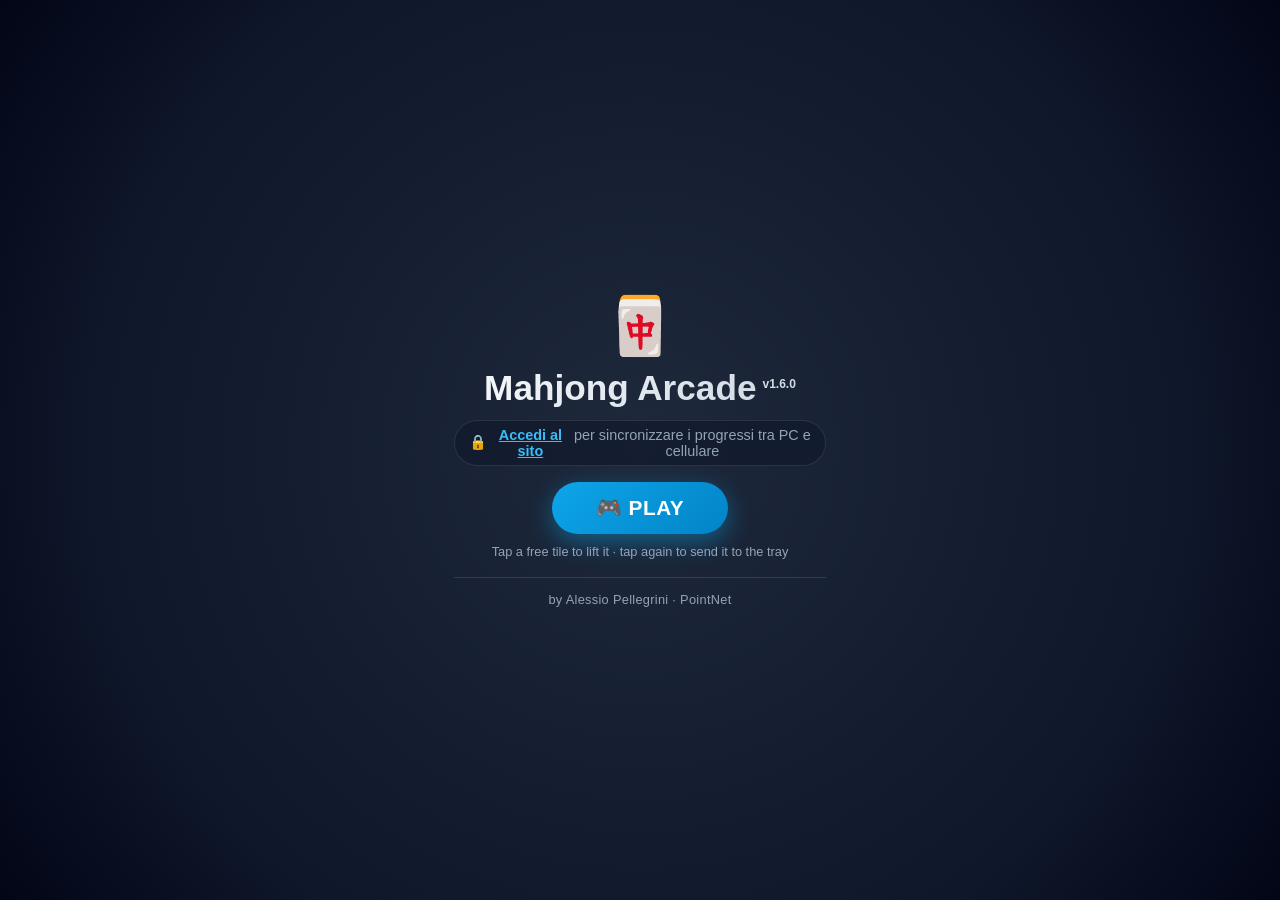
==== commit 8252eae4: "Fix cross-device progress synchronization between desktop and mobile with live status badge and proa" ====
--- a/games/mahjong/index.html
+++ b/games/mahjong/index.html
@@ -155,7 +155,7 @@
 		<div class="splash-inner">
 			<div class="splash-emoji">🀄</div>
 			<h1 class="splash-title">Mahjong Arcade<sup class="splash-version">v1.6.0</sup></h1>
-			<p class="splash-subtitle">Match identical tiles to clear the board. Free tiles go to the tray — two of the same symbol auto-match!</p>
+			<div id="splash-player-status" class="splash-player-status" style="margin-bottom: 16px; font-size: 0.9rem; color: #94a3b8; background: rgba(15, 23, 42, 0.6); padding: 6px 14px; border-radius: 999px; border: 1px solid rgba(255, 255, 255, 0.1); display: inline-flex; align-items: center; gap: 6px;"></div>
 			<button id="splash-play" class="splash-play">🎮 PLAY</button>
 			<p class="splash-hint">Tap a free tile to lift it · tap again to send it to the tray</p>
 			<p class="splash-author">by Alessio Pellegrini · PointNet</p>
@@ -271,13 +271,14 @@
 			<div class="dev-layout-info" id="dev-layout-info">Layout: --</div>
 			<div class="dev-tools-row">
 				<label for="level-input" class="dev-label">Livello:</label>
-				<input type="number" id="level-input" class="btn-level-input" min="1" max="345" value="1" aria-label="Level number">
+				<input type="number" id="level-input" class="btn-level-input" min="1" max="330" value="1" aria-label="Level number">
 				<button class="btn btn-dev-btn" id="btn-level-go">Vai</button>
 				<button class="btn btn-dev-btn" id="btn-dev-win" title="Test vittoria immediata">⚡ Win</button>
 			</div>
 			<div class="dev-tools-row" style="margin-top: 4px;">
-				<button class="btn btn-dev-btn" id="btn-dev-reset-l1" style="flex: 1;">⏮️ Reset a Livello 1</button>
-				<button class="btn btn-dev-off" id="btn-dev-toggle-off" style="flex: 1;">❌ Disattiva Dev</button>
+				<button class="btn btn-dev-btn" id="btn-dev-reset-l1" style="flex: 1;">⏮️ Livello 1</button>
+				<button class="btn btn-dev-btn" id="btn-dev-reset-all" style="flex: 1.3; background: #8e1c1c; color: #fff; border-color: #e74c3c;">🧹 Reset Dati</button>
+				<button class="btn btn-dev-off" id="btn-dev-toggle-off" style="flex: 0.8;">❌ Chiudi</button>
 			</div>
 		</div>
 	</div>
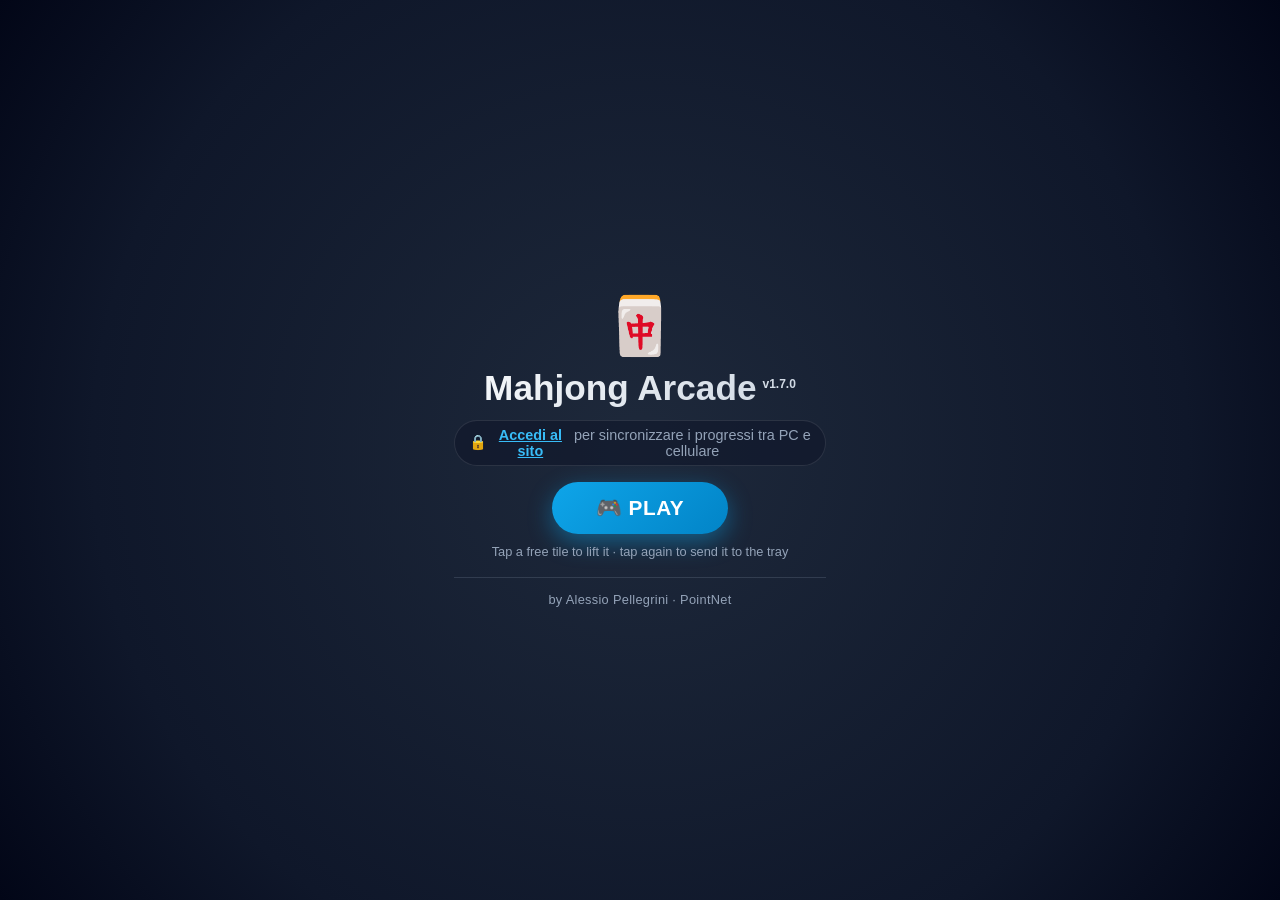
==== commit 9c9c7337: "release(v1.3.0): Native GitHub release updater, Minesweeper v1.3.0 (Dual Modes, Pan & Zoom), Mahjong" ====
--- a/games/mahjong/index.html
+++ b/games/mahjong/index.html
@@ -4,7 +4,7 @@
 	<meta charset="UTF-8">
 	<meta name="viewport" content="width=device-width, initial-scale=1.0, maximum-scale=1.0, user-scalable=no">
 	<title>Mahjong Arcade</title>
-	<link rel="stylesheet" href="style.css?v=1.5.1">
+	<link rel="stylesheet" href="style.css?v=1.8.0">
 	<style>
 		/* ============================================================
 		   SPLASH SCREEN + FULLSCREEN — game styles live in style.css
@@ -154,7 +154,7 @@
 	<div id="splash">
 		<div class="splash-inner">
 			<div class="splash-emoji">🀄</div>
-			<h1 class="splash-title">Mahjong Arcade<sup class="splash-version">v1.6.0</sup></h1>
+			<h1 class="splash-title">Mahjong Arcade<sup class="splash-version">v1.7.0</sup></h1>
 			<div id="splash-player-status" class="splash-player-status" style="margin-bottom: 16px; font-size: 0.9rem; color: #94a3b8; background: rgba(15, 23, 42, 0.6); padding: 6px 14px; border-radius: 999px; border: 1px solid rgba(255, 255, 255, 0.1); display: inline-flex; align-items: center; gap: 6px;"></div>
 			<button id="splash-play" class="splash-play">🎮 PLAY</button>
 			<p class="splash-hint">Tap a free tile to lift it · tap again to send it to the tray</p>
@@ -221,7 +221,7 @@
 		<div class="jukebox-panel" id="jukebox-panel">
 			<div class="jukebox-header">
 				<span class="jukebox-badge">🎵 JUKEBOX ZEN</span>
-				<span class="jukebox-track-tag" id="jukebox-track-tag">1/6</span>
+				<span class="jukebox-track-tag" id="jukebox-track-tag">1/7</span>
 			</div>
 			
 			<div class="jukebox-title" id="jukebox-title" title="Traccia in riproduzione">Zen Remix Main Arcade Melody</div>
@@ -297,14 +297,14 @@
 		</div>
 	</div>
 
-	<script src="layouts.js?v=1.6.0"></script>
-	<script src="engine.js?v=1.6.0"></script>
-	<script src="data.js?v=1.6.0"></script>
-	<script src="app.js?v=1.6.0"></script>
-	<script src="ui.js?v=1.6.0"></script>
-	<script src="input.js?v=1.6.0"></script>
-	<script src="progress.js?v=1.6.0"></script>
-	<script src="player.js?v=1.6.0"></script>
-	<script src="audio.js?v=1.6.0"></script>
+	<script src="layouts.js?v=1.7.0"></script>
+	<script src="engine.js?v=1.7.0"></script>
+	<script src="data.js?v=1.7.2"></script>
+	<script src="app.js?v=1.7.0"></script>
+	<script src="ui.js?v=1.7.4"></script>
+	<script src="input.js?v=1.7.0"></script>
+	<script src="progress.js?v=1.7.0"></script>
+	<script src="player.js?v=1.7.0"></script>
+	<script src="audio.js?v=1.7.0"></script>
 </body>
 </html>
--- a/games/mahjong/style.css
+++ b/games/mahjong/style.css
@@ -4,6 +4,8 @@
 	--text: #e2e8f0;
 	--accent: #38bdf8;
 	--success: #22c55e;
+	--tile-w: 48px;
+	--tile-h: 64px;
 }
 
 * { box-sizing: border-box; margin: 0; padding: 0; }
@@ -376,14 +378,81 @@
 	display: block;
 }
 
-/* v0.8.0: classic-dark (black) tiles — their white details would be
-   invisible on the default light face. Give them a dark face so the
-   drawn suit/character stays readable. Class added in game.js. */
+/* ============================================================
+   CLASSIC-DARK (BLACK) TILES (v1.7.5)
+   Natural elevation chiaroscuro + ambient drop shadow per z-layer.
+   Preserves the elegant obsidian/graphite aesthetic without
+   heavy or artificial borders.
+   ============================================================ */
 .tile.svg-black {
-	background: linear-gradient(135deg, #475569 0%, #1e293b 55%, #0f172a 100%);
-}
+	background: linear-gradient(145deg, #374760 0%, #1e2b40 55%, #111a2c 100%);
+	box-shadow:
+		-1px 0 0 0 rgba(0, 0, 0, 0.4),
+		0 3px 0 0 #0a101d,
+		1px 0 0 0 rgba(255, 255, 255, 0.08),
+		0 4px 10px rgba(0, 0, 0, 0.55),
+		inset 0 1px 0 0 rgba(255, 255, 255, 0.12);
+}
+
+.tile.svg-black.z0 {
+	background: linear-gradient(145deg, #2b384e 0%, #172133 55%, #0d1424 100%);
+	box-shadow:
+		-1px 0 0 0 rgba(0, 0, 0, 0.35),
+		0 3px 0 0 #070c16,
+		1px 0 0 0 rgba(255, 255, 255, 0.06),
+		0 3px 8px rgba(0, 0, 0, 0.45),
+		inset 0 1px 0 0 rgba(255, 255, 255, 0.09);
+}
+
+.tile.svg-black.z1 {
+	background: linear-gradient(145deg, #374760 0%, #1e2b40 55%, #111a2c 100%);
+	box-shadow:
+		-1px 0 0 0 rgba(0, 0, 0, 0.5),
+		0 3px 0 0 #0a101d,
+		1px 0 0 0 rgba(255, 255, 255, 0.08),
+		0 6px 14px rgba(0, 0, 0, 0.65),
+		0 2px 4px rgba(0, 0, 0, 0.5),
+		inset 0 1px 0 0 rgba(255, 255, 255, 0.13);
+}
+
+.tile.svg-black.z2 {
+	background: linear-gradient(145deg, #425572 0%, #26364f 55%, #162136 100%);
+	box-shadow:
+		-1px 0 0 0 rgba(0, 0, 0, 0.6),
+		0 3px 0 0 #0d1526,
+		1px 0 0 0 rgba(255, 255, 255, 0.1),
+		0 9px 20px rgba(0, 0, 0, 0.75),
+		0 3px 6px rgba(0, 0, 0, 0.6),
+		inset 0 1px 0 0 rgba(255, 255, 255, 0.16);
+}
+
+.tile.svg-black.z3 {
+	background: linear-gradient(145deg, #4d6284 0%, #2e415e 55%, #1a273f 100%);
+	box-shadow:
+		-1px 0 0 0 rgba(0, 0, 0, 0.7),
+		0 3px 0 0 #101a2f,
+		1px 0 0 0 rgba(255, 255, 255, 0.12),
+		0 13px 26px rgba(0, 0, 0, 0.85),
+		0 4px 8px rgba(0, 0, 0, 0.7),
+		inset 0 1px 0 0 rgba(255, 255, 255, 0.2);
+}
+
+.tile.svg-black.z4,
+.tile.svg-black.z5,
+.tile.svg-black.z6 {
+	background: linear-gradient(145deg, #586f96 0%, #374d6e 55%, #1f2e4b 100%);
+	box-shadow:
+		-1px 0 0 0 rgba(0, 0, 0, 0.75),
+		0 3px 0 0 #131f38,
+		1px 0 0 0 rgba(255, 255, 255, 0.15),
+		0 18px 34px rgba(0, 0, 0, 0.9),
+		0 5px 12px rgba(0, 0, 0, 0.75),
+		inset 0 1px 0 0 rgba(255, 255, 255, 0.24);
+}
+
+/* Blocked state for classic-dark: slightly dimmer, preserving relative z elevation */
 .tile.svg-black.blocked:not(.face-down) {
-	background: linear-gradient(135deg, #334155 0%, #111827 100%);
+	filter: brightness(0.82) saturate(0.9);
 }
 
 /* Face-down classic tiles: hide the SVG and show the ? back. */
@@ -1194,16 +1263,62 @@
 	z-index: 0;
 }
 
+/* Continuous glowing animated dashed path (subtle & elegant) */
+.conveyor-track-svg {
+	position: absolute;
+	top: 0;
+	left: 0;
+	width: 100%;
+	height: 100%;
+	pointer-events: none;
+	overflow: visible;
+}
+
+.conveyor-track-path {
+	fill: none;
+	stroke: #38bdf8;
+	stroke-width: 2px;
+	stroke-dasharray: 8 6;
+	stroke-linecap: round;
+	stroke-linejoin: round;
+	opacity: 0.55;
+	filter: drop-shadow(0 0 4px rgba(56, 189, 248, 0.5));
+	animation: conveyor-flow 2.2s linear infinite;
+}
+
+@keyframes conveyor-flow {
+	from {
+		stroke-dashoffset: 0;
+	}
+	to {
+		stroke-dashoffset: -28;
+	}
+}
+
+/* Subtle dashed box around each conveyor position */
 .conveyor-slot-indicator {
 	position: absolute;
-	width: var(--tile-w);
-	height: var(--tile-h);
+	width: 50px;
+	height: 66px;
 	transform: translate(var(--tx), var(--ty));
-	border: 1.5px dashed rgba(56, 189, 248, 0.22);
+	border: 1.5px dashed rgba(56, 189, 248, 0.45);
 	border-radius: 6px;
 	box-sizing: border-box;
-	background: rgba(56, 189, 248, 0.03);
-	pointer-events: none;
+	background: rgba(14, 165, 233, 0.05);
+	box-shadow: 0 0 6px rgba(56, 189, 248, 0.18);
+	pointer-events: none;
+	animation: conveyor-box-pulse 3s infinite ease-in-out;
+}
+
+@keyframes conveyor-box-pulse {
+	0%, 100% {
+		border-color: rgba(56, 189, 248, 0.35);
+		box-shadow: 0 0 5px rgba(56, 189, 248, 0.15);
+	}
+	50% {
+		border-color: rgba(56, 189, 248, 0.65);
+		box-shadow: 0 0 10px rgba(56, 189, 248, 0.3);
+	}
 }
 
 .tile.conveyor-moving {
@@ -1211,4 +1326,313 @@
 	will-change: transform;
 	z-index: 2 !important;
 	box-shadow: 0 4px 14px rgba(56, 189, 248, 0.35) !important;
+}
+
+/* ============================================================
+   SHIELD WARDS MODE STYLES (v1.7.0)
+   ============================================================ */
+.badge-shield {
+	display: inline-block;
+	background: linear-gradient(135deg, #d97706, #fbbf24);
+	color: #261600;
+	font-size: 0.65rem;
+	font-weight: 900;
+	padding: 1px 6px;
+	border-radius: 4px;
+	margin-left: 4px;
+	letter-spacing: 0.5px;
+	box-shadow: 0 1px 6px rgba(251, 191, 36, 0.45);
+	vertical-align: middle;
+}
+
+/* Protected Shielded Tiles */
+.tile.shielded {
+	box-shadow: 0 0 10px rgba(56, 189, 248, 0.75), inset 0 0 8px rgba(14, 165, 233, 0.65) !important;
+	cursor: not-allowed;
+}
+
+.tile.shielded::after {
+	content: '';
+	position: absolute;
+	inset: 0;
+	border-radius: inherit;
+	background: linear-gradient(135deg, rgba(14, 165, 233, 0.28) 0%, rgba(56, 189, 248, 0.12) 50%, rgba(186, 230, 253, 0.35) 100%);
+	pointer-events: none;
+	z-index: 5;
+	border: 1.5px solid rgba(56, 189, 248, 0.85);
+	box-sizing: border-box;
+	animation: shield-pulse 2.2s infinite ease-in-out;
+}
+
+@keyframes shield-pulse {
+	0%, 100% {
+		box-shadow: inset 0 0 6px rgba(56, 189, 248, 0.5), 0 0 8px rgba(56, 189, 248, 0.5);
+		opacity: 0.9;
+	}
+	50% {
+		box-shadow: inset 0 0 14px rgba(14, 165, 233, 0.8), 0 0 16px rgba(56, 189, 248, 0.85);
+		opacity: 1;
+	}
+}
+
+/* Shield Deflection animation when clicking shielded tile */
+.tile.shield-deflect {
+	animation: shield-wobble 0.42s ease-out !important;
+	z-index: 10 !important;
+}
+
+@keyframes shield-wobble {
+	0% { transform: translate(var(--tx), var(--ty)) scale(1); filter: brightness(1.7); }
+	20% { transform: translate(calc(var(--tx) - 3px), var(--ty)) scale(0.97) rotate(-2deg); filter: brightness(2.2); }
+	40% { transform: translate(calc(var(--tx) + 3px), var(--ty)) scale(0.97) rotate(2deg); filter: brightness(2); }
+	60% { transform: translate(calc(var(--tx) - 2px), var(--ty)) scale(0.98); filter: brightness(1.5); }
+	80% { transform: translate(calc(var(--tx) + 1px), var(--ty)) scale(0.99); filter: brightness(1.2); }
+	100% { transform: translate(var(--tx), var(--ty)) scale(1); filter: brightness(1); }
+}
+
+/* Guardian Crest & Tiles */
+.guardian-badge {
+	display: none;
+	position: absolute;
+	top: -6px;
+	right: -6px;
+	font-size: 13px;
+	line-height: 1;
+	z-index: 8;
+	pointer-events: none;
+	filter: drop-shadow(0 1px 3px rgba(0, 0, 0, 0.85));
+}
+
+.tile.guardian .guardian-badge {
+	display: flex;
+	align-items: center;
+	justify-content: center;
+	animation: guardian-float 2.4s infinite ease-in-out;
+}
+
+@keyframes guardian-float {
+	0%, 100% { transform: translateY(0) scale(1); }
+	50% { transform: translateY(-2px) scale(1.1); }
+}
+
+.tile.guardian {
+	box-shadow: 0 0 8px rgba(245, 158, 11, 0.7), inset 0 0 5px rgba(251, 191, 36, 0.6) !important;
+}
+
+/* Guardian Alert animation when player clicks protected tile */
+.tile.guardian-alert {
+	animation: guardian-ping 0.85s cubic-bezier(0.25, 1, 0.5, 1) !important;
+	z-index: 9 !important;
+}
+
+@keyframes guardian-ping {
+	0% {
+		box-shadow: 0 0 0 rgba(245, 158, 11, 0.9), inset 0 0 0 rgba(251, 191, 36, 0.8);
+		transform: translate(var(--tx), var(--ty)) scale(1);
+	}
+	30% {
+		box-shadow: 0 0 20px rgba(245, 158, 11, 1), 0 0 35px rgba(251, 191, 36, 0.9), inset 0 0 10px rgba(251, 191, 36, 0.9);
+		transform: translate(var(--tx), var(--ty)) scale(1.12);
+	}
+	100% {
+		box-shadow: 0 0 8px rgba(245, 158, 11, 0.7), inset 0 0 5px rgba(251, 191, 36, 0.6);
+		transform: translate(var(--tx), var(--ty)) scale(1);
+	}
+}
+
+/* ============================================================
+   CHAIN CURTAINS & KEYS MECHANICS (v1.8.0)
+   ============================================================ */
+
+/* HUD Badge for Chain Levels */
+.badge-chain {
+	display: inline-block;
+	background: linear-gradient(135deg, #b45309 0%, #d97706 100%);
+	color: #fffbeb;
+	font-size: 10px;
+	font-weight: 800;
+	padding: 1px 6px;
+	border-radius: 4px;
+	margin-left: 4px;
+	letter-spacing: 0.5px;
+	border: 1px solid rgba(251, 191, 36, 0.6);
+	box-shadow: 0 1px 6px rgba(217, 119, 6, 0.45);
+	vertical-align: middle;
+}
+
+/* Chained Tiles */
+.tile.chained {
+	cursor: not-allowed;
+}
+
+.tile.chained::after {
+	content: '';
+	position: absolute;
+	inset: 0;
+	border-radius: inherit;
+	background-color: rgba(15, 23, 42, 0.45);
+	background-image:
+		linear-gradient(45deg, rgba(203, 213, 225, 0.15) 25%, transparent 25%, transparent 75%, rgba(203, 213, 225, 0.15) 75%),
+		linear-gradient(45deg, rgba(203, 213, 225, 0.15) 25%, transparent 25%, transparent 75%, rgba(203, 213, 225, 0.15) 75%);
+	background-size: 12px 12px;
+	background-position: 0 0, 6px 6px;
+	pointer-events: none;
+	z-index: 5;
+	border: 1.5px solid rgba(148, 163, 184, 0.65);
+	box-sizing: border-box;
+	transition: opacity 0.3s ease;
+}
+
+.tile.chained.chain-stage-1 {
+	box-shadow: 0 0 10px rgba(217, 119, 6, 0.6), inset 0 0 6px rgba(180, 83, 9, 0.5) !important;
+}
+.tile.chained.chain-stage-1::after {
+	border-color: rgba(245, 158, 11, 0.8);
+	background-color: rgba(120, 53, 15, 0.35);
+}
+
+.tile.chained.chain-stage-2 {
+	box-shadow: 0 0 10px rgba(148, 163, 184, 0.65), inset 0 0 6px rgba(100, 116, 139, 0.5) !important;
+}
+.tile.chained.chain-stage-2::after {
+	border-color: rgba(226, 232, 240, 0.85);
+	background-color: rgba(30, 41, 59, 0.4);
+}
+
+.tile.chained.chain-stage-3 {
+	box-shadow: 0 0 12px rgba(245, 158, 11, 0.75), inset 0 0 8px rgba(251, 191, 36, 0.55) !important;
+}
+.tile.chained.chain-stage-3::after {
+	border-color: rgba(251, 191, 36, 0.9);
+	background-color: rgba(180, 83, 9, 0.4);
+}
+
+/* Padlock Badges on Chained Tiles */
+.lock-badge {
+	display: none;
+	position: absolute;
+	top: 50%;
+	left: 50%;
+	transform: translate(-50%, -50%);
+	font-size: 16px;
+	z-index: 6;
+	pointer-events: none;
+	filter: drop-shadow(0 2px 4px rgba(0, 0, 0, 0.8));
+	animation: lock-bob 3s infinite ease-in-out;
+}
+
+.tile.chained .lock-badge {
+	display: block;
+}
+
+@keyframes lock-bob {
+	0%, 100% { transform: translate(-50%, -50%) scale(1); }
+	50% { transform: translate(-50%, calc(-50% - 2px)) scale(1.08); }
+}
+
+/* Key Tiles */
+.tile.key-tile {
+	z-index: 4;
+}
+
+.tile.key-tile.key-stage-1 {
+	box-shadow: 0 0 10px rgba(217, 119, 6, 0.8), inset 0 0 6px rgba(245, 158, 11, 0.5) !important;
+}
+.tile.key-tile.key-stage-2 {
+	box-shadow: 0 0 10px rgba(148, 163, 184, 0.9), inset 0 0 6px rgba(226, 232, 240, 0.6) !important;
+}
+.tile.key-tile.key-stage-3 {
+	box-shadow: 0 0 12px rgba(245, 158, 11, 0.95), inset 0 0 8px rgba(251, 191, 36, 0.7) !important;
+}
+
+.key-face {
+	position: absolute;
+	inset: 4px;
+	display: flex;
+	flex-direction: column;
+	align-items: center;
+	justify-content: center;
+	pointer-events: none;
+	z-index: 3;
+}
+
+.key-svg-art {
+	width: 24px;
+	height: 38px;
+	filter: drop-shadow(0 2px 4px rgba(0, 0, 0, 0.65));
+}
+
+.key-sublabel {
+	font-size: 7px;
+	font-weight: 800;
+	letter-spacing: 0.5px;
+	text-transform: uppercase;
+	margin-top: 2px;
+	color: #ffffff;
+	text-shadow: 0 1px 3px rgba(0,0,0,0.8);
+}
+
+.key-badge {
+	position: absolute;
+	top: -6px;
+	right: -6px;
+	font-size: 13px;
+	line-height: 1;
+	z-index: 8;
+	pointer-events: none;
+	filter: drop-shadow(0 1px 3px rgba(0, 0, 0, 0.85));
+	animation: key-float 2.5s infinite ease-in-out;
+}
+
+@keyframes key-float {
+	0%, 100% { transform: translateY(0) scale(1); }
+	50% { transform: translateY(-2px) scale(1.12); }
+}
+
+/* Key Alert animation when clicking chained tile */
+.tile.key-alert {
+	animation: key-ping 0.85s cubic-bezier(0.25, 1, 0.5, 1) !important;
+	z-index: 9 !important;
+}
+
+@keyframes key-ping {
+	0% {
+		box-shadow: 0 0 0 rgba(245, 158, 11, 0.9), inset 0 0 0 rgba(251, 191, 36, 0.8);
+		transform: translate(var(--tx), var(--ty)) scale(1);
+	}
+	30% {
+		box-shadow: 0 0 22px rgba(245, 158, 11, 1), 0 0 38px rgba(251, 191, 36, 0.95), inset 0 0 12px rgba(251, 191, 36, 0.95);
+		transform: translate(var(--tx), var(--ty)) scale(1.14);
+	}
+	100% {
+		box-shadow: 0 0 10px rgba(217, 119, 6, 0.8), inset 0 0 6px rgba(245, 158, 11, 0.5);
+		transform: translate(var(--tx), var(--ty)) scale(1);
+	}
+}
+
+/* Chain Wobble animation when clicking chained tile */
+.tile.chain-wobble {
+	animation: chain-rattle-shake 0.42s ease-out !important;
+	z-index: 10 !important;
+}
+
+@keyframes chain-rattle-shake {
+	0% { transform: translate(var(--tx), var(--ty)) scale(1); filter: brightness(1.4); }
+	20% { transform: translate(calc(var(--tx) - 4px), var(--ty)) scale(0.97) rotate(-3deg); filter: brightness(1.8); }
+	40% { transform: translate(calc(var(--tx) + 4px), var(--ty)) scale(0.97) rotate(3deg); filter: brightness(1.6); }
+	60% { transform: translate(calc(var(--tx) - 2px), var(--ty)) scale(0.98); filter: brightness(1.3); }
+	80% { transform: translate(calc(var(--tx) + 2px), var(--ty)) scale(0.99); filter: brightness(1.1); }
+	100% { transform: translate(var(--tx), var(--ty)) scale(1); filter: brightness(1); }
+}
+
+/* Chain Shatter Flash */
+.tile.chain-shatter {
+	animation: chain-burst 0.65s ease-out !important;
+	z-index: 10 !important;
+}
+
+@keyframes chain-burst {
+	0% { filter: brightness(2.2); transform: translate(var(--tx), var(--ty)) scale(1.08); }
+	50% { filter: brightness(1.5); transform: translate(var(--tx), var(--ty)) scale(1.02); }
+	100% { filter: brightness(1); transform: translate(var(--tx), var(--ty)) scale(1); }
 }
